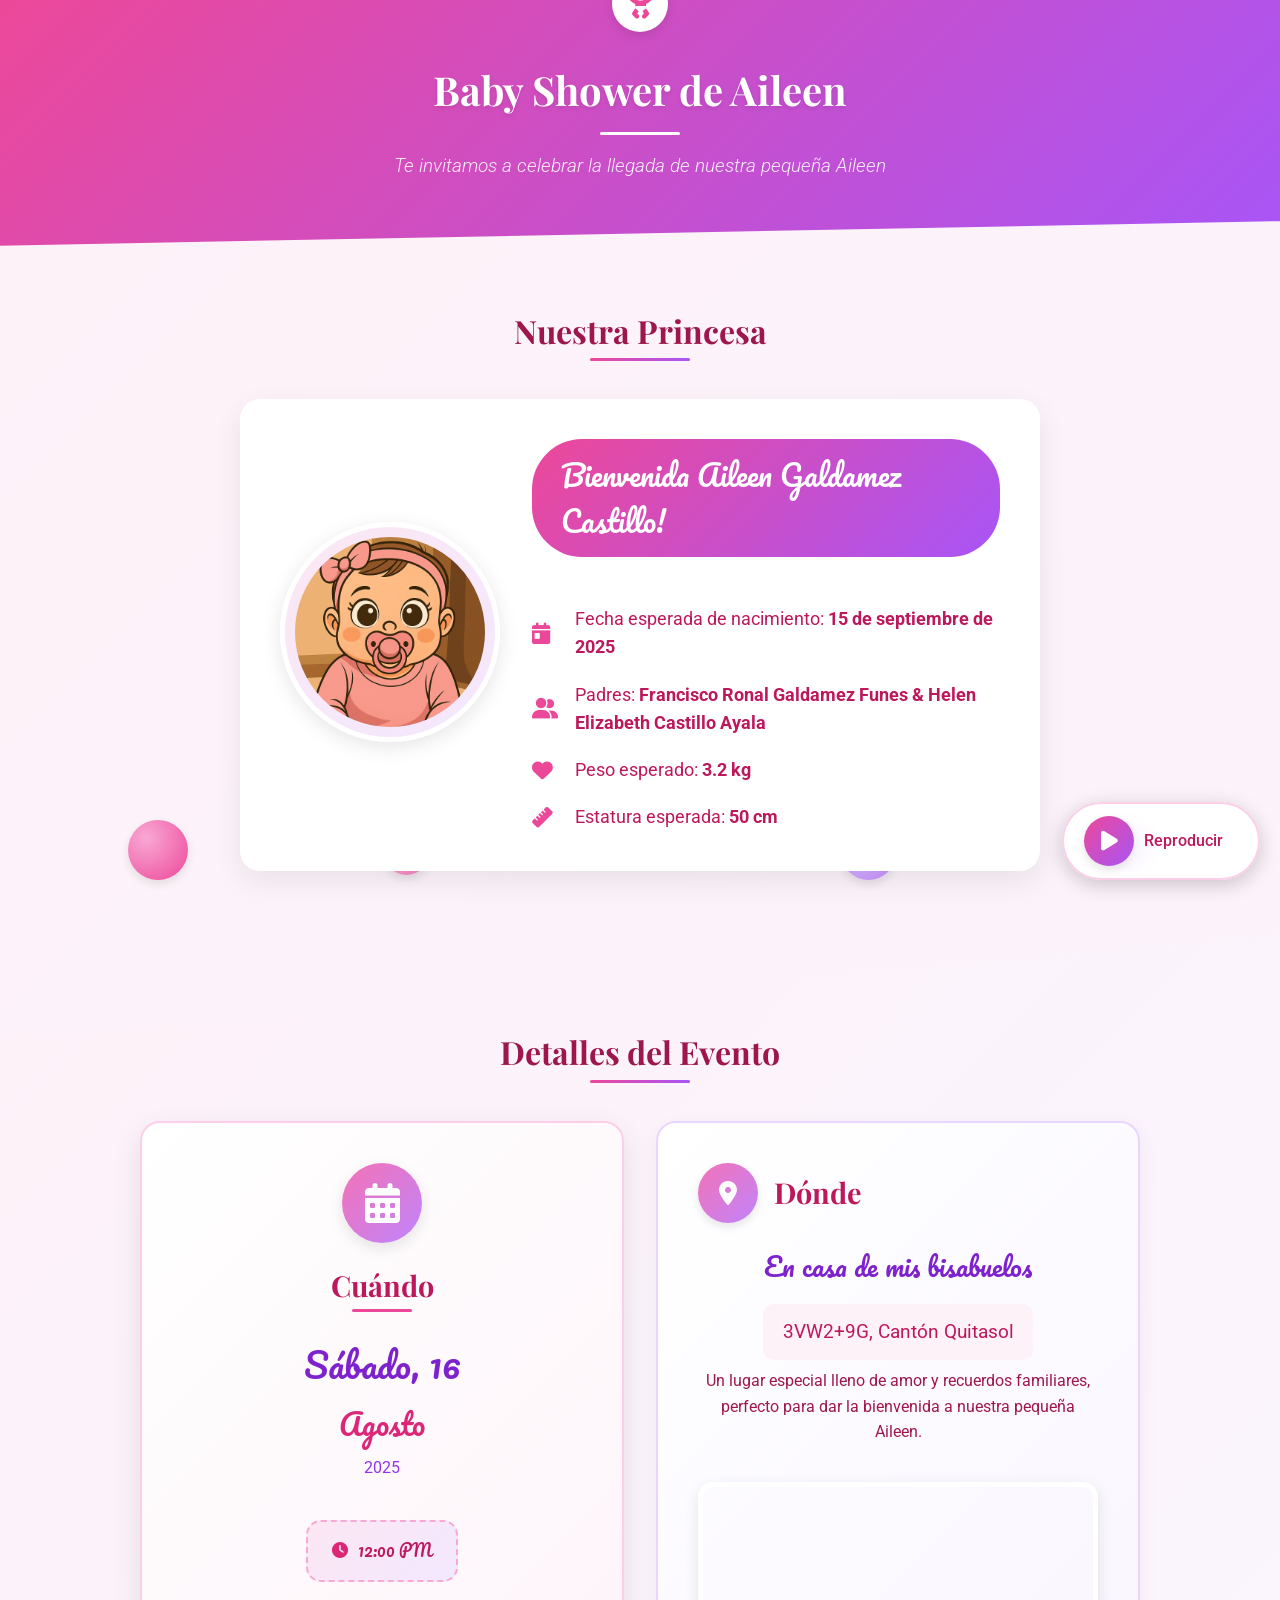
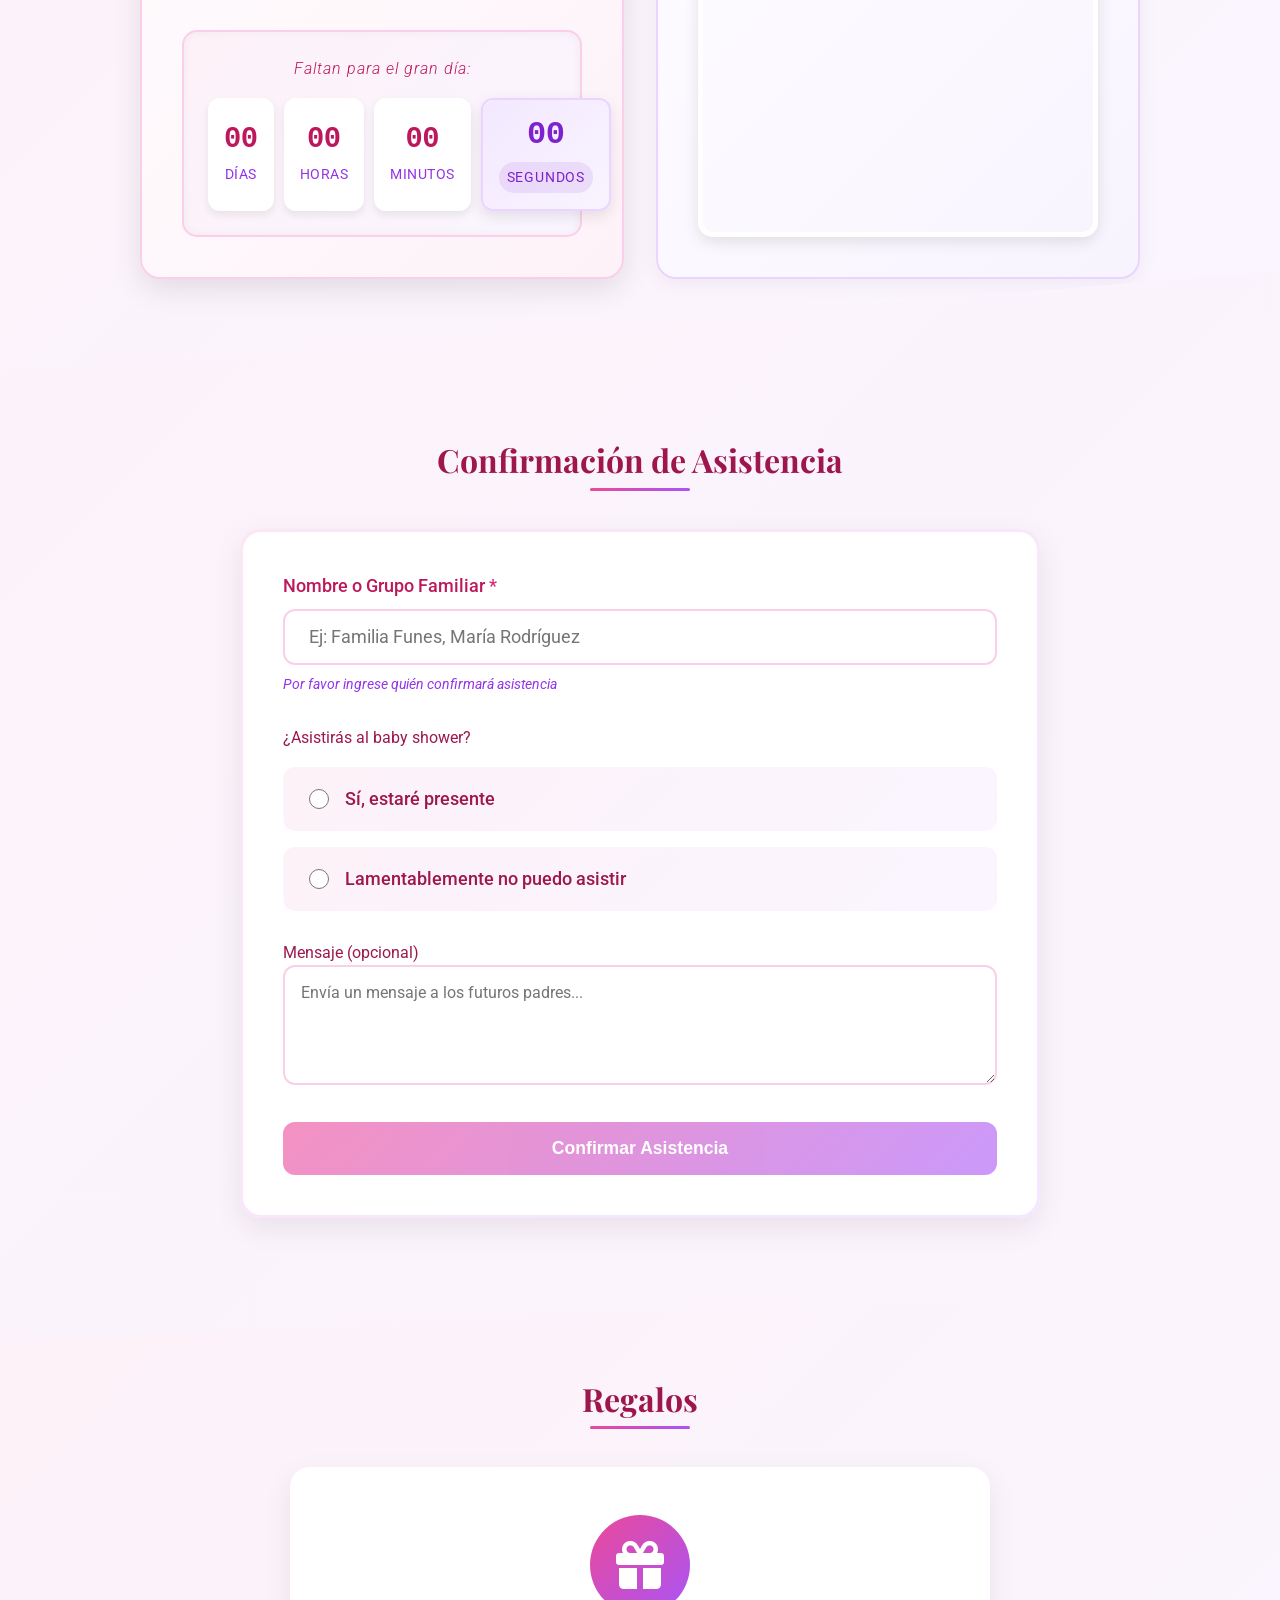
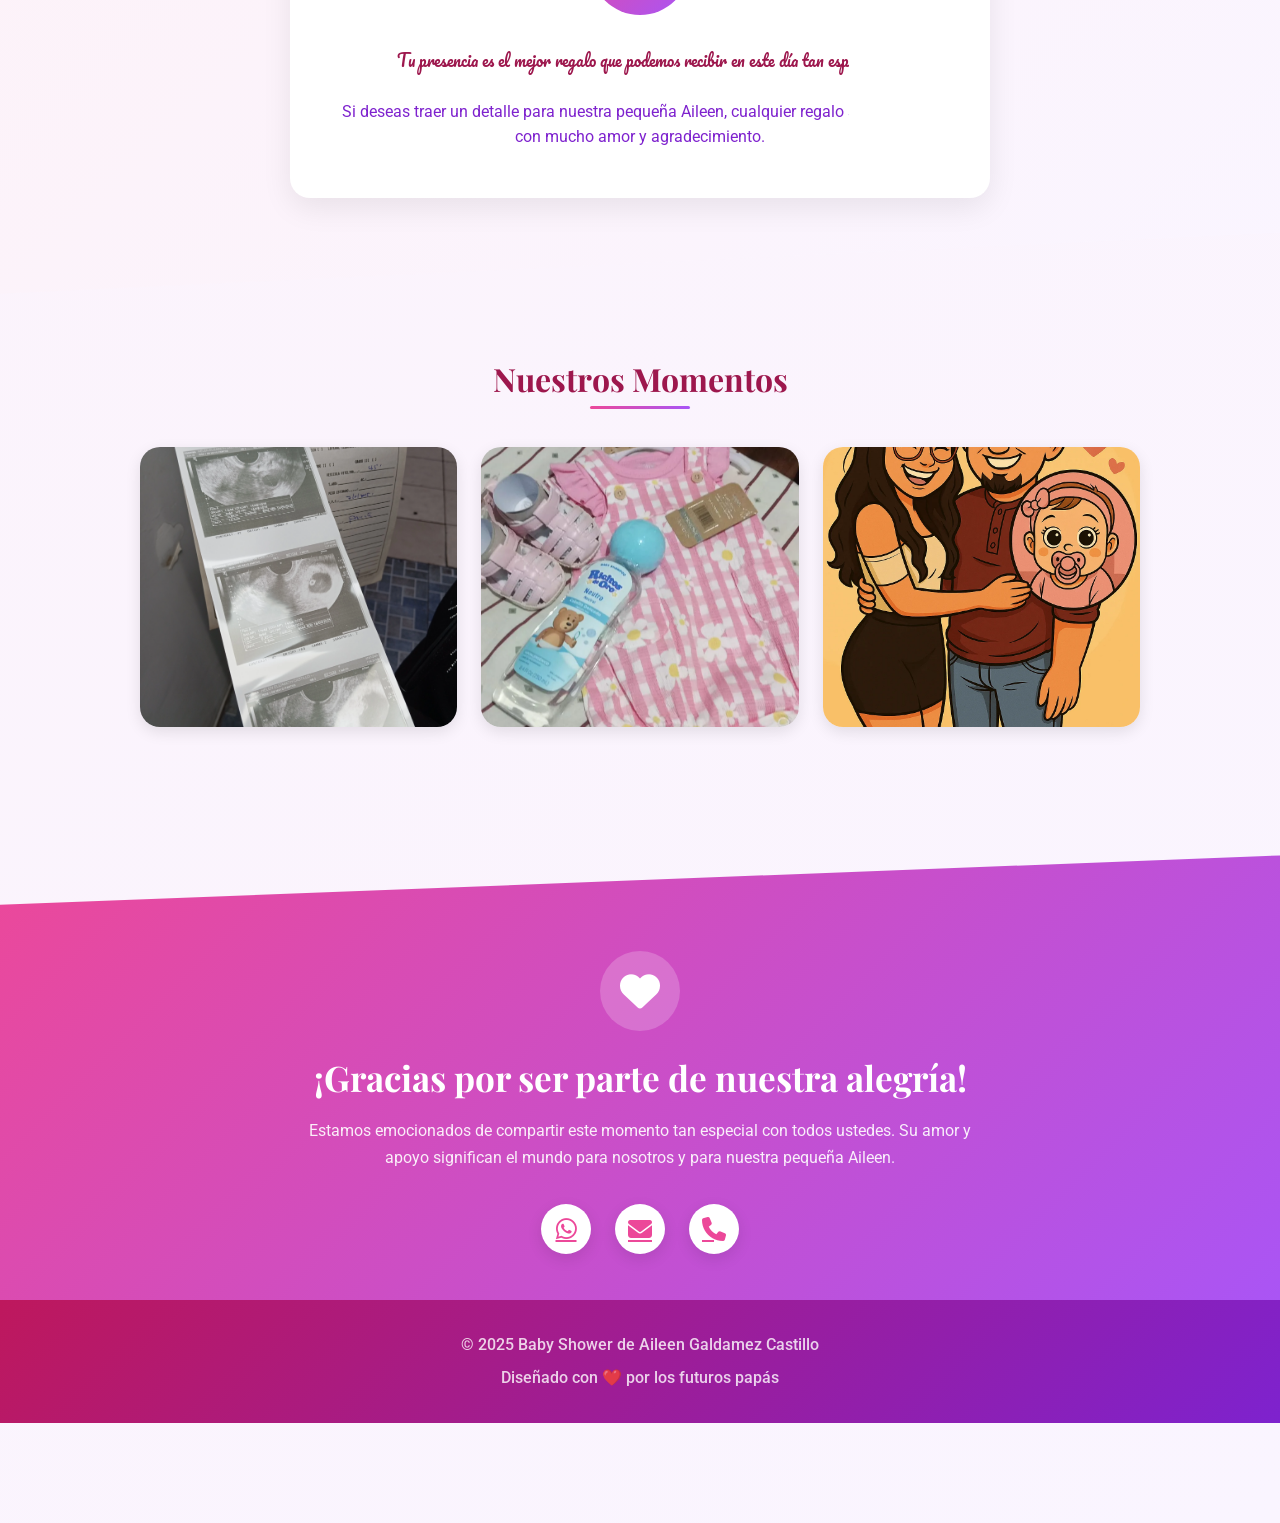
==== aileendaniela/index.html @ 86671984 "Versión inicial del sitio web" ====
<!DOCTYPE html>
<html lang="es">

<head>
    <meta charset="UTF-8">
    <meta name="viewport" content="width=device-width, initial-scale=1.0">
    <title>Baby Shower de Aileen</title>
    <link rel="stylesheet" href="https://cdnjs.cloudflare.com/ajax/libs/font-awesome/6.4.0/css/all.min.css">
    <link
        href="https://fonts.googleapis.com/css2?family=Pacifico&family=Playfair+Display:wght@400;700&family=Roboto:wght@300;400;500;700&display=swap"
        rel="stylesheet">
    <link rel="stylesheet" href="/aileendaniela/css/styles.css">
    <link rel="icon" href="data:,">

</head>

<body>
    <!-- Elementos decorativos -->
    <div class="decorations">
        <div class="decoration-circle"></div>
        <div class="decoration-circle"></div>
        <div class="decoration-circle"></div>
        <div class="decoration-circle"></div>
    </div>

    <div class="balloons">
        <div class="balloon"></div>
        <div class="balloon"></div>
        <div class="balloon"></div>
        <div class="balloon"></div>
    </div>

    <!-- Reproductor de música con texto "Reproducir" -->
    <div class="music-player" id="musicPlayer">
        <div class="play-btn" id="playBtn">
            <i class="fas fa-play"></i>
        </div>
        <span class="play-text" id="playText">Reproducir</span>
        <div class="player-info">
            <div class="song-title" id="songTitle">Ojos color miel</div>
            <div class="artist" id="artist">Residente</div>
            <div class="progress-container">
                <div class="progress-bar" id="progressBar"></div>
            </div>
            <div class="volume-control">
                <i class="fas fa-volume-up volume-icon"></i>
                <input type="range" class="volume-slider" id="volumeSlider" min="0" max="1" step="0.01" value="0.7">
            </div>
        </div>
        <div class="change-song" id="changeSongBtn">
            <i class="fas fa-music"></i>
        </div>
    </div>

    <!-- Encabezado -->
    <header>
        <div class="header-icon">
            <i class="fas fa-baby"></i>
        </div>
        <h1>Baby Shower de Aileen</h1>
        <div class="divider"></div>
        <p class="subtitle">Te invitamos a celebrar la llegada de nuestra pequeña Aileen</p>
    </header>

    <!-- Información del bebé con avatar personalizado -->
    <section>
        <div class="container">
            <h2 class="section-title">Nuestra Princesa</h2>
            <div class="baby-card">
                <div class="baby-info-container">
                    <div class="baby-avatar">
                        <img src="./img/baby.png" alt="Aileen">
                    </div>
                    <div class="baby-details">
                        <div class="baby-name">Bienvenida Aileen Galdamez Castillo!</div>
                        <div class="baby-info">
                            <div class="info-item">
                                <i class="fas fa-calendar-day"></i>
                                <span>Fecha esperada de nacimiento: <strong>15 de septiembre de 2025</strong></span>
                            </div>
                            <div class="info-item">
                                <i class="fas fa-user-friends"></i>
                                <span>Padres: <strong>Francisco Ronal Galdamez Funes & Helen Elizabeth Castillo
                                        Ayala</strong></span>
                            </div>
                            <div class="info-item">
                                <i class="fas fa-heart"></i>
                                <span>Peso esperado: <strong>3.2 kg</strong></span>
                            </div>
                            <div class="info-item">
                                <i class="fas fa-ruler"></i>
                                <span>Estatura esperada: <strong>50 cm</strong></span>
                            </div>
                        </div>
                    </div>
                </div>
            </div>
        </div>
    </section>

    <!-- Detalles del evento - Sección de Cuándo con fecha actualizada -->
    <section class="event-details">
        <div class="container">
            <h2 class="section-title">Detalles del Evento</h2>
            <div class="details-grid">
                <!-- Cuándo - Con fecha actualizada -->
                <div class="date-card">
                    <div class="date-icon">
                        <i class="fas fa-calendar-alt"></i>
                    </div>
                    <h3 class="date-title">Cuándo</h3>

                    <div class="date-content">
                        <div class="day-value">Sábado, 16</div>
                        <div class="month-value">Agosto</div>
                        <div class="year-value">2025</div>

                        <div class="time-container">
                            <span class="time-icon"><i class="fas fa-clock"></i></span>
                            <span class="time-text">12:00 PM</span>
                        </div>
                    </div>

                    <div class="countdown-container">
                        <div class="countdown-label">Faltan para el gran día:</div>
                        <div class="countdown-grid">
                            <div class="countdown-item">
                                <div class="countdown-value" id="days">53</div>
                                <div class="countdown-unit">Días</div>
                            </div>
                            <div class="countdown-item">
                                <div class="countdown-value" id="hours">22</div>
                                <div class="countdown-unit">Horas</div>
                            </div>
                            <div class="countdown-item">
                                <div class="countdown-value" id="minutes">22</div>
                                <div class="countdown-unit">Minutos</div>
                            </div>
                            <div class="countdown-item seconds-item">
                                <div class="countdown-value" id="seconds">23</div>
                                <div class="countdown-unit">Segundos</div>
                            </div>
                        </div>
                    </div>
                </div>

                <!-- Dónde - Diseño mejorado -->
                <div class="where-card">
                    <div class="detail-header">
                        <div class="detail-icon">
                            <i class="fas fa-map-marker-alt"></i>
                        </div>
                        <h3 class="detail-title">Dónde</h3>
                    </div>
                    <div class="detail-content">
                        <div class="location-name">En casa de mis bisabuelos</div>
                        <div class="location-address">3VW2+9G, Cantón Quitasol</div>
                        <p>Un lugar especial lleno de amor y recuerdos familiares, perfecto para dar la bienvenida a
                            nuestra pequeña Aileen.</p>
                    </div>
                    <div class="map-container">
                        <iframe
                            src="https://www.google.com/maps/embed?pb=!1m18!1m12!1m3!1d342.0563951441907!2d-89.14090279778992!3d14.081525197544087!2m3!1f0!2f0!3f0!3m2!1i1024!2i768!4f13.1!3m3!1m2!1s0x8f631379200b2991%3A0x10b3afb0bd23d31f!2sEl%20sombreron%20Guanaco!5e0!3m2!1ses!2ssv!4v1751928517594!5m2!1ses!2ssv"
                            width="600" height="450" style="border:0;" allowfullscreen="" loading="lazy"
                            referrerpolicy="no-referrer-when-downgrade"></iframe>
                    </div>
                </div>
            </div>
        </div>
    </section>

    <!-- Formulario RSVP Actualizado con Campo de Identificación -->
    <section>
        <div class="container">
            <h2 class="section-title">Confirmación de Asistencia</h2>
            <div class="rsvp-container">
                <div class="rsvp-inner">
                    <!-- Cambiamos el div a form y agregamos id -->
                    <form id="invitacionForm">
                        <div class="input-group">
                            <label class="input-label">
                                Nombre o Grupo Familiar <span class="required-star">*</span>
                            </label>
                            <!-- Agregamos name="nombre" -->
                            <input type="text" name="nombre" id="guest-name" class="name-input"
                                placeholder="Ej: Familia Funes, María Rodríguez" required>
                            <span class="input-hint">Por favor ingrese quién confirmará asistencia</span>
                        </div>

                        <div class="form-group">
                            <span class="detail-content">¿Asistirás al baby shower?</span>
                            <div class="radio-group">
                                <div class="radio-option" onclick="selectOption('yes');">
                                    <input type="radio" id="attending-yes" name="asistencia" value="Sí">
                                    <label for="attending-yes">Sí, estaré presente</label>
                                </div>
                                <div class="radio-option" onclick="selectOption('no');">
                                    <input type="radio" id="attending-no" name="asistencia" value="No">
                                    <label for="attending-no">Lamentablemente no puedo asistir</label>
                                </div>
                            </div>
                        </div>

                        <div class="form-group">
                            <label for="message" class="detail-content">Mensaje (opcional)</label>
                            <!-- Agregamos name="mensaje" -->
                            <textarea name="mensaje" id="message"
                                placeholder="Envía un mensaje a los futuros padres..."></textarea>
                        </div>

                        <!-- Cambiamos a type="submit" -->
                        <button type="submit" id="submit-btn" class="submit-btn" disabled>Confirmar Asistencia</button>
                    </form>

                    <!-- Este es el mensaje de agradecimiento que ya tienes -->
                    <div id="thank-you" style="display: none;">
                        <div style="text-align: center; padding: 2rem;">
                            <div
                                style="display: inline-block; padding: 1.5rem; background: linear-gradient(135deg, #d1fae5, #a7f3d0); border-radius: 50%; margin-bottom: 1.5rem;">
                                <i class="fas fa-check" style="font-size: 2.5rem; color: #10b981;"></i>
                            </div>
                            <h3 style="font-size: 1.8rem; color: var(--pink-800); margin-bottom: 1rem;">¡Gracias por tu
                                confirmación!</h3>
                            <p style="color: var(--pink-700); margin-bottom: 1.5rem;">Estamos emocionados de celebrar
                                contigo.</p>
                            <button onclick="resetForm()"
                                style="background: linear-gradient(135deg, var(--pink-500), var(--purple-500)); color: white; border: none; padding: 0.8rem 1.8rem; border-radius: 50px; font-size: 1rem; font-weight: 600; cursor: pointer; transition: all 0.3s ease;">
                                Modificar Respuesta
                            </button>
                        </div>
                    </div>
                </div>
            </div>
        </div>
    </section>

    <!-- Sección de regalos simplificada -->
    <section class="gift-section">
        <div class="container">
            <h2 class="section-title">Regalos</h2>
            <div class="gift-card">
                <div class="gift-icon">
                    <i class="fas fa-gift"></i>
                </div>
                <p class="gift-text">
                    Tu presencia es el mejor regalo que podemos recibir en este día tan especial.
                </p>
                <p class="gift-note">
                    Si deseas traer un detalle para nuestra pequeña Aileen,
                    cualquier regalo será recibido con mucho amor y agradecimiento.
                </p>
            </div>
        </div>
    </section>

    <!-- Galería de fotos -->
    <section>
        <div class="container">
            <h2 class="section-title">Nuestros Momentos</h2>

            <div class="gallery-grid">
                <div class="gallery-item">
                    <img src="./img/Ecografía.webp" alt="Su primera Ecografía">
                    <div class="gallery-caption">Su primer ecografía de Aileen</div>
                </div>
                <div class="gallery-item">
                    <img src="./img/DetalleBonito.webp" alt="Detalle bonito">
                    <div class="gallery-caption">Su Primer Regalo.</div>
                </div>
                <div class="gallery-item">
                    <img src="./img/Familia.webp" alt="Su última ecografía en 4D">
                    <div class="gallery-caption">Su última ecografía en 4D</div>
                </div>
            </div>
        </div>
    </section>

    <!-- Sección de agradecimiento -->
    <section class="thanks-section">
        <div class="container">
            <div class="thanks-icon">
                <i class="fas fa-heart"></i>
            </div>
            <h2 class="thanks-title">¡Gracias por ser parte de nuestra alegría!</h2>
            <p class="thanks-text">
                Estamos emocionados de compartir este momento tan especial con todos ustedes.
                Su amor y apoyo significan el mundo para nosotros y para nuestra pequeña Aileen.
            </p>

            <div class="contact-icons">
                <a href="https://wa.me/70432563" class="contact-link">
                    <i class="fab fa-whatsapp"></i>
                </a>
                <a href="mailto:helen.castillo@example.com" class="contact-link">
                    <i class="fas fa-envelope"></i>
                </a>
                <a href="tel:+123456789" class="contact-link">
                    <i class="fas fa-phone"></i>
                </a>
            </div>
        </div>
    </section>

    <!-- Pie de página -->
    <footer>
        <div class="container">
            <p class="footer-text">© 2025 Baby Shower de Aileen Galdamez Castillo</p>
            <p class="footer-text">Diseñado con ❤️ por los futuros papás</p>
        </div>
    </footer>

    <!-- Elemento de audio para la canción -->
    <audio id="audioPlayer">
        <source src="./audio/OjosColorMiel.mp3" type="audio/mpeg">
        Tu navegador no soporta el elemento de audio.
    </audio>

    <script src="/aileendaniela/js/form-handler.js"></script>

    <script>
        // Contador regresivo actualizado con nueva fecha y hora
        function updateCountdown() {
            const eventDate = new Date('2025-08-16T12:00:00'); // Nueva fecha y hora
            const now = new Date();
            const diff = eventDate - now;

            if (diff <= 0) {
                document.getElementById('days').textContent = '00';
                document.getElementById('hours').textContent = '00';
                document.getElementById('minutes').textContent = '00';
                document.getElementById('seconds').textContent = '00';
                return;
            }

            const days = Math.floor(diff / (1000 * 60 * 60 * 24));
            const hours = Math.floor((diff / (1000 * 60 * 60)) % 24);
            const minutes = Math.floor((diff / 1000 / 60) % 60);
            const seconds = Math.floor((diff / 1000) % 60);

            document.getElementById('days').textContent = days.toString().padStart(2, '0');
            document.getElementById('hours').textContent = hours.toString().padStart(2, '0');
            document.getElementById('minutes').textContent = minutes.toString().padStart(2, '0');
            document.getElementById('seconds').textContent = seconds.toString().padStart(2, '0');
        }

        // Actualizar contador cada segundo
        setInterval(updateCountdown, 1000);
        updateCountdown(); // Ejecutar inmediatamente

        // Manejo del formulario RSVP actualizado
        function validateForm() {
            const name = document.getElementById('guest-name').value.trim();
            const optionSelected = document.querySelector('input[name="attending"]:checked') !== null;

            document.getElementById('submit-btn').disabled = !(name && optionSelected);
        }

        function selectOption(value) {
            // Actualizar selección visual
            document.querySelectorAll('.radio-option').forEach(option => {
                option.classList.remove('selected');
            });

            const selectedOption = value === 'yes'
                ? document.querySelector('#attending-yes').parentElement
                : document.querySelector('#attending-no').parentElement;

            selectedOption.classList.add('selected');

            // Marcar radio button
            document.querySelector(`#attending-${value}`).checked = true;

            // Validar formulario completo
            validateForm();
        }

        // Validar cuando se escribe en el campo de nombre
        document.getElementById('guest-name').addEventListener('input', validateForm);

        document.getElementById('submit-btn').addEventListener('click', function () {
            // Validar que haya una opción seleccionada
            const attendingRadio = document.querySelector('input[name="asistencia"]:checked');
            if (!attendingRadio) {
                alert('Por favor, selecciona si asistirás al evento.');
                return;
            }

            // Obtener valores del formulario
            const name = document.getElementById('guest-name').value.trim();
            const attending = attendingRadio.value;
            const message = document.getElementById('message').value;

            // Simular envío (en producción se enviará a GAS)
            console.log('Confirmación recibida:', {
                invitado: name,
                asistencia: attending,
                mensaje: message
            });

            // Mostrar mensaje de agradecimiento
            document.getElementById('invitacionForm').style.display = 'none';
            document.getElementById('thank-you').style.display = 'block';
        });

        function resetForm() {
            // Restablecer formulario
            document.querySelectorAll('.radio-option').forEach(option => {
                option.classList.remove('selected');
            });

            document.querySelectorAll('input[name="attending"]').forEach(radio => {
                radio.checked = false;
            });

            document.getElementById('guest-name').value = '';
            document.getElementById('message').value = '';
            document.getElementById('submit-btn').disabled = true;

            // Mostrar formulario de nuevo
            document.getElementById('rsvp-form').style.display = 'block';
            document.getElementById('thank-you').style.display = 'none';
        }

        // Reproductor de música con texto "Reproducir"
        const musicPlayer = document.getElementById('musicPlayer');
        const playBtn = document.getElementById('playBtn');
        const audioPlayer = document.getElementById('audioPlayer');
        const progressBar = document.getElementById('progressBar');
        const volumeSlider = document.getElementById('volumeSlider');
        const changeSongBtn = document.getElementById('changeSongBtn');
        const songTitle = document.getElementById('songTitle');
        const artist = document.getElementById('artist');
        const playText = document.getElementById('playText');

        // Estado del reproductor
        let isPlaying = false;
        let isExpanded = false;

        // Cambiar entre play y pause
        function togglePlay() {
            if (isPlaying) {
                audioPlayer.pause();
                playBtn.innerHTML = '<i class="fas fa-play"></i>';
                playText.textContent = 'Reproducir';
            } else {
                audioPlayer.play();
                playBtn.innerHTML = '<i class="fas fa-pause"></i>';
                playText.textContent = 'Pausar';
                // Expandir el reproductor al iniciar
                if (!isExpanded) {
                    togglePlayerSize();
                }
            }
            isPlaying = !isPlaying;
        }

        // Cambiar tamaño del reproductor
        function togglePlayerSize() {
            musicPlayer.classList.toggle('player-expanded');
            isExpanded = !isExpanded;
        }

        // Actualizar barra de progreso
        function updateProgress() {
            const progress = (audioPlayer.currentTime / audioPlayer.duration) * 100;
            progressBar.style.width = `${progress}%`;
        }

        // Cambiar volumen
        function setVolume() {
            audioPlayer.volume = volumeSlider.value;
        }

        // Permitir cambiar de canción fácilmente
        function changeSong() {
            // Aquí se cambiaría el archivo de audio
            const newSong = prompt("Ingrese el nuevo nombre del archivo de audio (ej: nueva_cancion.mp3):");
            if (newSong) {
                audioPlayer.src = newSong;
                // Actualizar la información de la canción
                songTitle.textContent = "Nueva canción";
                artist.textContent = "Nuevo artista";
                // Reiniciar el reproductor
                isPlaying = false;
                playBtn.innerHTML = '<i class="fas fa-play"></i>';
                playText.textContent = 'Reproducir';
                progressBar.style.width = '0%';
            }
        }

        // Event listeners
        playBtn.addEventListener('click', togglePlay);
        musicPlayer.addEventListener('click', function (e) {
            // Expandir al hacer clic en cualquier parte del reproductor
            if (!isExpanded && e.target !== playBtn && e.target !== playText) {
                togglePlayerSize();
            }
        });
        audioPlayer.addEventListener('timeupdate', updateProgress);
        volumeSlider.addEventListener('input', setVolume);
        changeSongBtn.addEventListener('click', changeSong);

        // Configuración inicial del volumen
        audioPlayer.volume = volumeSlider.value;

        // Inicializar
        window.addEventListener('DOMContentLoaded', () => {
            updateCountdown();
            validateForm();
        });

        window.addEventListener('message', function (event) {
            if (event.data === 'form-submitted') {
                document.getElementById('rsvp-form').style.display = 'none';
                document.getElementById('thank-you').style.display = 'block';
            }
        });
    </script>
</body>

</html>
---- aileendaniela/css/styles.css ----
:root {
            --pink-50: #fdf2f8;
            --pink-100: #fce7f3;
            --pink-200: #fbcfe8;
            --pink-300: #f9a8d4;
            --pink-400: #f472b6;
            --pink-500: #ec4899;
            --pink-600: #db2777;
            --pink-700: #be185d;
            --pink-800: #9d174d;
            --pink-900: #831843;

            --purple-50: #faf5ff;
            --purple-100: #f3e8ff;
            --purple-200: #e9d5ff;
            --purple-300: #d8b4fe;
            --purple-400: #c084fc;
            --purple-500: #a855f7;
            --purple-600: #9333ea;
            --purple-700: #7e22ce;
            --purple-800: #6b21a8;
            --purple-900: #581c87;
        }

        * {
            margin: 0;
            padding: 0;
            box-sizing: border-box;
        }

        /* SISTEMA TIPOGRÁFICO ESTANDARIZADO */
        body {
            font-family: "Roboto", "Segoe UI", Tahoma, Geneva, Verdana, sans-serif;
            font-weight: 400;
            font-size: 1rem;
            line-height: 1.6;
            background: linear-gradient(135deg, var(--pink-50), var(--purple-50));
            color: #333;
            overflow-x: hidden;
            min-height: 100vh;
            padding-bottom: 100px;
            position: relative;
        }

        /* CATEGORÍA 1: TÍTULOS PRINCIPALES */
        h1,
        h2,
        h3,
        .section-title,
        .date-title,
        .detail-title,
        .thanks-title {
            font-family: "Playfair Display", serif;
            font-weight: 700;
            line-height: 1.3;
        }

        /* Jerarquía de títulos */
        h1 {
            font-size: 2.5rem;
        }

        h2,
        .section-title {
            font-size: 2rem;
        }

        h3,
        .date-title,
        .detail-title {
            font-size: 1.8rem;
        }

        .thanks-title {
            font-size: 2.2rem;
        }

        /* CATEGORÍA 2: ELEMENTOS DESTACADOS */
        .baby-name,
        .location-name,
        .day-value,
        .month-value,
        .time-text,
        .gift-text {
            font-family: "Pacifico", cursive;
            font-weight: 400;
        }

        .baby-name {
            font-size: 1.8rem;
        }

        .location-name {
            font-size: 1.6rem;
        }

        .day-value {
            font-size: 2.2rem;
        }

        .month-value {
            font-size: 1.8rem;
        }

        /* CATEGORÍA 3: TEXTO FUNCIONAL */
        .subtitle,
        .info-item,
        .date-value,
        .year-value,
        .detail-content,
        .gift-note,
        .footer-text,
        .radio-option label,
        textarea,
        .countdown-label,
        .countdown-unit {
            font-family: "Roboto", "Segoe UI", sans-serif;
        }

        /* Asignación de pesos */
        .subtitle,
        .countdown-label {
            font-weight: 300;
            font-style: italic;
        }

        .info-item,
        .date-value,
        .year-value,
        .detail-content,
        .gift-note {
            font-weight: 400;
        }

        .date-label,
        .footer-text,
        .radio-option label {
            font-weight: 500;
        }

        /* Decoraciones */
        .decorations {
            position: fixed;
            top: 0;
            left: 0;
            width: 100%;
            height: 100%;
            pointer-events: none;
            z-index: 0;
        }

        .decoration-circle {
            position: absolute;
            border-radius: 50%;
            animation: pulse 2s infinite;
        }

        .decoration-circle:nth-child(1) {
            top: 10%;
            left: 10%;
            width: 8px;
            height: 8px;
            background-color: var(--pink-300);
        }

        .decoration-circle:nth-child(2) {
            top: 20%;
            right: 20%;
            width: 12px;
            height: 12px;
            background-color: var(--purple-300);
            animation-delay: 1s;
        }

        .decoration-circle:nth-child(3) {
            bottom: 15%;
            left: 25%;
            width: 8px;
            height: 8px;
            background-color: var(--pink-300);
            animation-delay: 2s;
        }

        .decoration-circle:nth-child(4) {
            bottom: 25%;
            right: 25%;
            width: 12px;
            height: 12px;
            background-color: var(--purple-300);
            animation-delay: 3s;
        }

        .balloons {
            position: fixed;
            bottom: 0;
            left: 0;
            width: 100%;
            height: 80px;
            pointer-events: none;
            z-index: 1;
        }

        .balloon {
            position: absolute;
            border-radius: 50%;
            animation: bounce 4s infinite;
        }

        .balloon:nth-child(1) {
            left: 10%;
            top: 0;
            width: 60px;
            height: 60px;
            background: radial-gradient(circle at 30% 30%,
                    var(--pink-300),
                    var(--pink-500));
            box-shadow: 0 4px 10px rgba(0, 0, 0, 0.1);
        }

        .balloon:nth-child(2) {
            right: 10%;
            top: 0;
            width: 50px;
            height: 50px;
            background: radial-gradient(circle at 30% 30%,
                    var(--purple-300),
                    var(--purple-500));
            box-shadow: 0 4px 10px rgba(0, 0, 0, 0.1);
            animation-delay: 1s;
        }

        .balloon:nth-child(3) {
            left: 30%;
            top: 10px;
            width: 45px;
            height: 45px;
            background: radial-gradient(circle at 30% 30%,
                    var(--pink-200),
                    var(--pink-400));
            box-shadow: 0 4px 10px rgba(0, 0, 0, 0.1);
            animation-delay: 2s;
        }

        .balloon:nth-child(4) {
            right: 30%;
            top: 5px;
            width: 55px;
            height: 55px;
            background: radial-gradient(circle at 30% 30%,
                    var(--purple-200),
                    var(--purple-400));
            box-shadow: 0 4px 10px rgba(0, 0, 0, 0.1);
            animation-delay: 3s;
        }

        /* Encabezado */
        header {
            position: relative;
            z-index: 10;
            padding: 4rem 1rem;
            background: linear-gradient(135deg, var(--pink-500), var(--purple-500));
            text-align: center;
            box-shadow: 0 4px 15px rgba(0, 0, 0, 0.1);
            clip-path: polygon(0 0, 100% 0, 100% 90%, 0 100%);
        }

        .header-icon {
            position: absolute;
            top: -1.5rem;
            left: 50%;
            transform: translateX(-50%);
            width: 3.5rem;
            height: 3.5rem;
            background: white;
            border-radius: 50%;
            display: flex;
            align-items: center;
            justify-content: center;
            box-shadow: 0 4px 10px rgba(0, 0, 0, 0.1);
        }

        .header-icon i {
            font-size: 1.8rem;
            color: var(--pink-500);
        }

        h1 {
            color: white;
            margin-bottom: 1rem;
            text-shadow: 0 2px 4px rgba(0, 0, 0, 0.1);
        }

        .subtitle {
            font-size: 1.2rem;
            color: rgba(255, 255, 255, 0.9);
            max-width: 600px;
            margin: 0 auto;
        }

        .divider {
            width: 80px;
            height: 3px;
            background: white;
            margin: 1rem auto;
            border-radius: 2px;
        }

        /* Secciones */
        section {
            position: relative;
            z-index: 10;
            padding: 4rem 1rem;
        }

        .section-title {
            color: var(--pink-800);
            text-align: center;
            margin-bottom: 3rem;
            position: relative;
            display: inline-block;
            width: 100%;
        }

        .section-title::after {
            content: "";
            position: absolute;
            bottom: -10px;
            left: 50%;
            transform: translateX(-50%);
            width: 100px;
            height: 3px;
            background: linear-gradient(to right, var(--pink-500), var(--purple-500));
            border-radius: 2px;
        }

        .container {
            max-width: 1200px;
            margin: 0 auto;
        }

        /* Tarjeta de información del bebé */
        .baby-card {
            background: white;
            border-radius: 20px;
            box-shadow: 0 10px 30px rgba(0, 0, 0, 0.08);
            padding: 2.5rem;
            text-align: center;
            position: relative;
            overflow: hidden;
            transition: transform 0.3s ease;
            max-width: 800px;
            margin: 0 auto;
        }

        .baby-card:hover {
            transform: translateY(-5px);
        }

        .baby-card::before,
        .baby-card::after {
            content: "";
            position: absolute;
            width: 100px;
            height: 100px;
            border-radius: 50%;
            background: var(--pink-100);
            z-index: -1;
        }

        .baby-card::before {
            top: -30px;
            left: -30px;
        }

        .baby-card::after {
            bottom: -30px;
            right: -30px;
            background: var(--purple-100);
        }

        .baby-info-container {
            display: flex;
            flex-wrap: wrap;
            align-items: center;
            gap: 2rem;
            justify-content: center;
        }

        .baby-avatar {
            flex: 0 0 220px;
            position: relative;
        }

        .baby-avatar img {
            width: 220px;
            height: 220px;
            border-radius: 50%;
            border: 5px solid white;
            box-shadow: 0 5px 20px rgba(0, 0, 0, 0.1);
            background: linear-gradient(135deg, var(--pink-100), var(--purple-100));
            padding: 10px;
            object-fit: cover;
        }

        .baby-details {
            flex: 1;
            min-width: 300px;
            text-align: left;
        }

        .baby-name {
            background: linear-gradient(135deg, var(--pink-500), var(--purple-500));
            color: white;
            padding: 0.8rem 1.8rem;
            border-radius: 50px;
            display: inline-block;
            margin-bottom: 1.5rem;
        }

        .baby-info {
            display: flex;
            flex-direction: column;
            gap: 1.2rem;
            margin-top: 1.5rem;
        }

        .info-item {
            display: flex;
            align-items: center;
            gap: 0.8rem;
            color: var(--pink-700);
            font-size: 1.1rem;
        }

        .info-item i {
            color: var(--pink-500);
            font-size: 1.3rem;
            min-width: 30px;
        }

        /* Detalles del evento */
        .event-details {
            background: linear-gradient(135deg, var(--pink-50), var(--purple-50));
            clip-path: polygon(0 10%, 100% 0, 100% 90%, 0 100%);
            padding: 6rem 1rem;
        }

        .details-grid {
            display: grid;
            grid-template-columns: repeat(auto-fit, minmax(300px, 1fr));
            gap: 2rem;
            max-width: 1000px;
            margin: 0 auto;
        }

        /* Nuevo diseño para la sección de fecha */
        .date-card {
            background: white;
            border-radius: 20px;
            box-shadow: 0 10px 30px rgba(0, 0, 0, 0.1);
            padding: 2.5rem;
            text-align: center;
            position: relative;
            overflow: hidden;
            transition: all 0.3s ease;
            background: linear-gradient(135deg, #fff, #fdf2f8);
            border: 2px solid var(--pink-200);
        }

        .date-card:hover {
            transform: translateY(-5px);
            box-shadow: 0 15px 35px rgba(0, 0, 0, 0.15);
        }

        .date-icon {
            width: 80px;
            height: 80px;
            margin: 0 auto 1.5rem;
            background: linear-gradient(135deg, var(--pink-400), var(--purple-400));
            border-radius: 50%;
            display: flex;
            align-items: center;
            justify-content: center;
            box-shadow: 0 5px 15px rgba(0, 0, 0, 0.1);
        }

        .date-icon i {
            color: white;
            font-size: 2.5rem;
        }

        .date-title {
            color: var(--pink-700);
            margin-bottom: 1.5rem;
            position: relative;
            display: inline-block;
        }

        .date-title::after {
            content: "";
            position: absolute;
            bottom: -8px;
            left: 50%;
            transform: translateX(-50%);
            width: 60px;
            height: 3px;
            background: var(--pink-500);
            border-radius: 2px;
        }

        .date-content {
            margin-bottom: 2rem;
            display: flex;
            flex-direction: column;
            align-items: center;
        }

        .date-grid {
            display: grid;
            grid-template-columns: auto auto;
            gap: 10px;
            margin-bottom: 1.5rem;
            text-align: left;
            width: 100%;
            max-width: 280px;
        }

        .date-label {
            color: var(--purple-700);
            text-align: right;
        }

        .date-value {
            color: var(--pink-700);
        }

        .day-value {
            color: var(--purple-700);
            margin: 0.5rem 0;
        }

        .month-value {
            color: var(--pink-600);
            margin-bottom: 0.5rem;
        }

        .year-value {
            color: var(--purple-600);
            margin-bottom: 1.5rem;
        }

        .time-container {
            background: linear-gradient(135deg, var(--pink-100), var(--purple-100));
            border-radius: 15px;
            padding: 1rem 1.5rem;
            display: inline-flex;
            align-items: center;
            margin: 1rem 0;
            border: 2px dashed var(--pink-300);
        }

        .time-icon {
            margin-right: 10px;
            color: var(--pink-600);
        }

        .time-text {
            color: var(--pink-700);
        }

        .countdown-container {
            background: linear-gradient(135deg, var(--pink-50), var(--purple-50));
            border-radius: 15px;
            padding: 1.5rem;
            margin-top: 2rem;
            border: 2px solid var(--pink-200);
            box-shadow: inset 0 0 10px rgba(0, 0, 0, 0.05);
        }

        .countdown-label {
            color: var(--pink-700);
            margin-bottom: 1rem;
            letter-spacing: 1px;
            text-align: center;
        }

        .countdown-grid {
            display: grid;
            grid-template-columns: repeat(4, 1fr);
            gap: 10px;
            max-width: 400px;
            margin: 0 auto;
        }

        .countdown-item {
            background: white;
            border-radius: 12px;
            padding: 1rem;
            text-align: center;
            box-shadow: 0 4px 8px rgba(0, 0, 0, 0.08);
            display: flex;
            flex-direction: column;
            justify-content: center;
            min-height: 90px;
            position: relative;
        }

        /* Mejoras específicas para el elemento de segundos */
        .seconds-item {
            position: relative;
            z-index: 2;
            background: linear-gradient(135deg, var(--purple-50), #f8f4ff);
            box-shadow: 0 5px 15px rgba(0, 0, 0, 0.1);
            border: 2px solid var(--purple-200);
        }

        .seconds-item::before {
            content: "";
            position: absolute;
            top: 0;
            left: 0;
            right: 0;
            bottom: 0;
            background: linear-gradient(135deg, var(--purple-100), transparent);
            border-radius: 12px;
            z-index: -1;
        }

        .countdown-value {
            font-size: 1.8rem;
            font-weight: 800;
            color: var(--pink-700);
            font-family: monospace;
            line-height: 1.2;
            letter-spacing: -0.5px;
        }

        .seconds-item .countdown-value {
            font-size: 2rem;
            color: var(--purple-700);
            font-weight: 900;
        }

        .countdown-unit {
            font-size: 0.9rem;
            color: var(--purple-600);
            text-transform: uppercase;
            margin-top: 5px;
            letter-spacing: 0.5px;
        }

        .seconds-item .countdown-unit {
            color: var(--purple-700);
            background: rgba(126, 34, 206, 0.1);
            padding: 4px 8px;
            border-radius: 20px;
            width: fit-content;
            margin: 8px auto 0;
            letter-spacing: 0.8px;
        }

        /* Dónde - Diseño mejorado */
        .where-card {
            background: white;
            border-radius: 20px;
            box-shadow: 0 5px 20px rgba(0, 0, 0, 0.05);
            padding: 2.5rem;
            position: relative;
            overflow: hidden;
            transition: all 0.3s ease;
            background: linear-gradient(135deg, #fff, #f8f4ff);
            border: 2px solid var(--purple-200);
            display: flex;
            flex-direction: column;
            height: 100%;
        }

        .where-card:hover {
            transform: translateY(-5px);
            box-shadow: 0 15px 35px rgba(0, 0, 0, 0.15);
        }

        .detail-header {
            display: flex;
            align-items: center;
            gap: 1rem;
            margin-bottom: 1.5rem;
        }

        .detail-icon {
            width: 60px;
            height: 60px;
            border-radius: 50%;
            background: linear-gradient(135deg, var(--pink-400), var(--purple-400));
            display: flex;
            align-items: center;
            justify-content: center;
            flex-shrink: 0;
            box-shadow: 0 4px 8px rgba(0, 0, 0, 0.1);
        }

        .detail-icon i {
            color: white;
            font-size: 1.5rem;
        }

        .detail-title {
            color: var(--pink-700);
        }

        .detail-content {
            color: var(--pink-800);
            line-height: 1.6;
            margin-bottom: 1.5rem;
            text-align: center;
        }

        .detail-content p {
            margin-bottom: 0.8rem;
        }

        .location-name {
            color: var(--purple-700);
            margin-bottom: 0.5rem;
        }

        .location-address {
            font-size: 1.2rem;
            color: var(--pink-700);
            background: var(--pink-50);
            padding: 0.8rem 1.2rem;
            border-radius: 10px;
            display: inline-block;
            margin: 0.5rem 0;
        }

        .map-container {
            border-radius: 15px;
            overflow: hidden;
            box-shadow: 0 5px 15px rgba(0, 0, 0, 0.1);
            border: 5px solid white;
            margin-top: auto;
            flex-grow: 1;
        }

        .map-container iframe {
            width: 100%;
            height: 100%;
            min-height: 300px;
            border: none;
        }

        /* Formulario RSVP - Actualizado con campo de identificación */
        .rsvp-container {
            background: linear-gradient(135deg, var(--pink-100), var(--purple-100));
            border-radius: 20px;
            padding: 3px;
            box-shadow: 0 10px 30px rgba(0, 0, 0, 0.08);
            max-width: 800px;
            margin: 0 auto;
        }

        .rsvp-inner {
            background: white;
            border-radius: 18px;
            padding: 2.5rem;
        }

        .form-group {
            margin-bottom: 1.8rem;
        }

        .input-group {
            margin-bottom: 1.8rem;
            position: relative;
        }

        .input-label {
            display: block;
            margin-bottom: 0.6rem;
            font-weight: 500;
            color: var(--pink-700);
            font-size: 1.1rem;
        }

        .required-star {
            color: var(--pink-600);
        }

        .name-input {
            width: 100%;
            padding: 1rem 1.5rem;
            border: 2px solid var(--pink-200);
            border-radius: 12px;
            font-size: 1.1rem;
            font-family: "Roboto", sans-serif;
            transition: all 0.3s ease;
            background: white;
        }

        .name-input:focus {
            outline: none;
            border-color: var(--pink-500);
            box-shadow: 0 0 0 3px rgba(236, 72, 153, 0.2);
        }

        .input-hint {
            display: block;
            margin-top: 0.5rem;
            font-size: 0.9rem;
            color: var(--purple-600);
            font-style: italic;
        }

        .radio-group {
            display: flex;
            flex-direction: column;
            gap: 1rem;
            margin-top: 1rem;
            margin-bottom: 1.5rem;
        }

        .radio-option {
            display: flex;
            align-items: center;
            padding: 1rem 1.5rem;
            background: linear-gradient(135deg, var(--pink-50), var(--purple-50));
            border-radius: 12px;
            cursor: pointer;
            transition: all 0.3s ease;
            border: 2px solid transparent;
        }

        .radio-option:hover {
            transform: translateY(-3px);
            box-shadow: 0 5px 15px rgba(0, 0, 0, 0.05);
        }

        .radio-option.selected {
            border-color: var(--pink-500);
            background: linear-gradient(135deg, var(--pink-100), var(--purple-100));
        }

        .radio-option input[type="radio"] {
            margin-right: 1rem;
            width: 20px;
            height: 20px;
            accent-color: var(--pink-500);
        }

        .radio-option label {
            font-size: 1.1rem;
            color: var(--pink-800);
            cursor: pointer;
            flex-grow: 1;
        }

        textarea {
            width: 100%;
            padding: 1rem;
            border: 2px solid var(--pink-200);
            border-radius: 12px;
            font-size: 1rem;
            resize: vertical;
            min-height: 120px;
            transition: all 0.3s ease;
        }

        textarea:focus {
            outline: none;
            border-color: var(--pink-500);
            box-shadow: 0 0 0 3px rgba(236, 72, 153, 0.2);
        }

        .submit-btn {
            width: 100%;
            padding: 1rem;
            background: linear-gradient(135deg, var(--pink-500), var(--purple-500));
            color: white;
            border: none;
            border-radius: 12px;
            font-size: 1.1rem;
            font-weight: 600;
            cursor: pointer;
            transition: all 0.3s ease;
            box-shadow: 0 5px 15px rgba(0, 0, 0, 0.1);
        }

        .submit-btn:hover {
            transform: translateY(-3px);
            box-shadow: 0 8px 20px rgba(0, 0, 0, 0.15);
        }

        .submit-btn:disabled {
            opacity: 0.6;
            cursor: not-allowed;
            transform: none;
            box-shadow: none;
        }

        /* Sección de regalos simplificada */
        .gift-section {
            background: linear-gradient(135deg, var(--pink-50), var(--purple-50));
            clip-path: polygon(0 10%, 100% 0, 100% 90%, 0 100%);
            padding: 6rem 1rem;
        }

        .gift-card {
            background: white;
            border-radius: 20px;
            box-shadow: 0 10px 30px rgba(0, 0, 0, 0.08);
            padding: 3rem;
            text-align: center;
            position: relative;
            overflow: hidden;
            max-width: 700px;
            margin: 0 auto;
        }

        .gift-icon {
            width: 100px;
            height: 100px;
            margin: 0 auto 2rem;
            background: linear-gradient(135deg, var(--pink-500), var(--purple-500));
            border-radius: 50%;
            display: flex;
            align-items: center;
            justify-content: center;
        }

        .gift-icon i {
            color: white;
            font-size: 3rem;
        }

        .gift-text {
            color: var(--pink-800);
            line-height: 1.7;
        }

        .gift-note {
            margin-top: 1.5rem;
            color: var(--purple-700);
        }

        /* Galería */
        .gallery-grid {
            display: grid;
            grid-template-columns: repeat(auto-fit, minmax(280px, 1fr));
            gap: 1.5rem;
            max-width: 1000px;
            margin: 0 auto;
        }

        .gallery-item {
            border-radius: 20px;
            overflow: hidden;
            position: relative;
            height: 280px;
            box-shadow: 0 5px 15px rgba(0, 0, 0, 0.1);
        }

        .gallery-item::before {
            content: "";
            position: absolute;
            top: 0;
            left: 0;
            right: 0;
            bottom: 0;
            background: linear-gradient(to top, rgba(0, 0, 0, 0.7), transparent 70%);
            opacity: 0;
            transition: opacity 0.3s ease;
            z-index: 1;
        }

        .gallery-item:hover::before {
            opacity: 1;
        }

        .gallery-item img {
            width: 100%;
            height: 100%;
            object-fit: cover;
            transition: transform 0.5s ease;
        }

        .gallery-item:hover img {
            transform: scale(1.05);
        }

        .gallery-caption {
            position: absolute;
            bottom: 0;
            left: 0;
            right: 0;
            padding: 1.5rem;
            color: white;
            z-index: 2;
            transform: translateY(20px);
            opacity: 0;
            transition: all 0.3s ease;
        }

        .gallery-item:hover .gallery-caption {
            transform: translateY(0);
            opacity: 1;
        }

        /* Sección de agradecimiento */
        .thanks-section {
            background: linear-gradient(135deg, var(--pink-500), var(--purple-500));
            text-align: center;
            padding: 6rem 1rem;
            clip-path: polygon(0 10%, 100% 0, 100% 100%, 0 100%);
            margin-top: 4rem;
        }

        .thanks-icon {
            width: 80px;
            height: 80px;
            margin: 0 auto 1.5rem;
            background: rgba(255, 255, 255, 0.2);
            border-radius: 50%;
            display: flex;
            align-items: center;
            justify-content: center;
        }

        .thanks-icon i {
            color: white;
            font-size: 2.5rem;
        }

        .thanks-title {
            color: white;
            margin-bottom: 1rem;
        }

        .thanks-text {
            color: rgba(255, 255, 255, 0.9);
            max-width: 700px;
            margin: 0 auto 2rem;
            line-height: 1.7;
        }

        .contact-icons {
            display: flex;
            justify-content: center;
            gap: 1.5rem;
            margin-top: 1.5rem;
        }

        .contact-link {
            display: flex;
            align-items: center;
            justify-content: center;
            width: 50px;
            height: 50px;
            background: white;
            border-radius: 50%;
            color: var(--pink-500);
            font-size: 1.5rem;
            transition: all 0.3s ease;
            box-shadow: 0 5px 15px rgba(0, 0, 0, 0.1);
        }

        .contact-link:hover {
            transform: translateY(-5px);
            color: var(--purple-500);
            box-shadow: 0 8px 20px rgba(0, 0, 0, 0.15);
        }

        /* Pie de página */
        footer {
            background: linear-gradient(135deg, var(--pink-700), var(--purple-700));
            padding: 2rem 1rem;
            text-align: center;
            position: relative;
            z-index: 10;
            margin-top: -50px;
        }

        .footer-text {
            color: rgba(255, 255, 255, 0.8);
            font-size: 1rem;
            margin-bottom: 0.5rem;
        }

        .footer-text:last-child {
            margin-bottom: 0;
        }

        /* Animaciones */
        @keyframes pulse {
            0% {
                transform: scale(1);
                opacity: 0.8;
            }

            50% {
                transform: scale(1.1);
                opacity: 1;
            }

            100% {
                transform: scale(1);
                opacity: 0.8;
            }
        }

        @keyframes bounce {

            0%,
            100% {
                transform: translateY(0);
            }

            50% {
                transform: translateY(-30px);
            }
        }

        /* Reproductor de música */
        .music-player {
            position: fixed;
            bottom: 20px;
            right: 20px;
            z-index: 1000;
            background: rgba(255, 255, 255, 0.95);
            border-radius: 50px;
            box-shadow: 0 5px 20px rgba(0, 0, 0, 0.2);
            display: flex;
            align-items: center;
            padding: 10px 20px;
            transition: all 0.4s ease;
            backdrop-filter: blur(5px);
            border: 2px solid var(--pink-200);
        }

        .player-expanded {
            width: 320px;
            border-radius: 25px;
            padding: 15px;
        }

        .play-btn {
            width: 50px;
            height: 50px;
            border-radius: 50%;
            background: linear-gradient(135deg, var(--pink-500), var(--purple-500));
            display: flex;
            align-items: center;
            justify-content: center;
            cursor: pointer;
            transition: all 0.3s ease;
            flex-shrink: 0;
            box-shadow: 0 4px 10px rgba(0, 0, 0, 0.1);
        }

        .play-btn:hover {
            transform: scale(1.1);
        }

        .play-btn i {
            color: white;
            font-size: 1.4rem;
        }

        .player-info {
            margin-left: 15px;
            overflow: hidden;
            max-width: 0;
            opacity: 0;
            transition: all 0.4s ease;
            white-space: nowrap;
        }

        .player-expanded .player-info {
            max-width: 220px;
            opacity: 1;
        }

        .song-title {
            font-weight: 600;
            color: var(--pink-700);
            font-size: 1.1rem;
            margin-bottom: 3px;
            overflow: hidden;
            text-overflow: ellipsis;
        }

        .artist {
            font-size: 0.9rem;
            color: var(--purple-600);
            font-weight: 500;
            overflow: hidden;
            text-overflow: ellipsis;
        }

        .progress-container {
            width: 100%;
            height: 5px;
            background: var(--pink-100);
            border-radius: 10px;
            margin-top: 10px;
            overflow: hidden;
            display: none;
        }

        .player-expanded .progress-container {
            display: block;
        }

        .progress-bar {
            height: 100%;
            background: linear-gradient(to right, var(--pink-500), var(--purple-500));
            width: 0%;
            border-radius: 10px;
            transition: width 0.1s linear;
        }

        .volume-control {
            display: flex;
            align-items: center;
            margin-top: 8px;
            display: none;
        }

        .player-expanded .volume-control {
            display: flex;
        }

        .volume-icon {
            color: var(--pink-500);
            margin-right: 8px;
            font-size: 1rem;
        }

        .volume-slider {
            flex-grow: 1;
            -webkit-appearance: none;
            height: 5px;
            border-radius: 5px;
            background: var(--pink-100);
            outline: none;
        }

        .volume-slider::-webkit-slider-thumb {
            -webkit-appearance: none;
            width: 16px;
            height: 16px;
            border-radius: 50%;
            background: var(--pink-500);
            cursor: pointer;
            transition: all 0.2s;
        }

        .volume-slider::-webkit-slider-thumb:hover {
            background: var(--pink-600);
            transform: scale(1.2);
        }

        .change-song {
            margin-left: 10px;
            color: var(--pink-500);
            cursor: pointer;
            display: none;
        }

        .player-expanded .change-song {
            display: block;
        }

        /* Nuevo estilo para el texto "Reproducir" */
        .play-text {
            margin-left: 10px;
            color: var(--pink-700);
            font-weight: 500;
            font-size: 1rem;
            transition: opacity 0.3s ease, max-width 0.3s ease;
            max-width: 100px;
            opacity: 1;
            white-space: nowrap;
        }

        .player-expanded .play-text {
            max-width: 0;
            opacity: 0;
            overflow: hidden;
        }

        /* Responsive */
        @media (max-width: 768px) {
            h1 {
                font-size: 2rem;
            }

            .section-title {
                font-size: 1.8rem;
            }

            .baby-card,
            .date-card,
            .gift-card,
            .where-card {
                padding: 1.5rem;
            }

            .details-grid {
                grid-template-columns: 1fr;
            }

            .gift-text {
                font-size: 1.1rem;
            }

            .day-value {
                font-size: 2rem;
            }

            .month-value {
                font-size: 1.5rem;
            }

            .time-text {
                font-size: 1.5rem;
            }

            .countdown-grid {
                grid-template-columns: repeat(2, 1fr);
            }

            .detail-title {
                font-size: 1.5rem;
            }

            .location-name {
                font-size: 1.3rem;
            }

            .location-address {
                font-size: 1rem;
            }

            .rsvp-inner {
                padding: 1.5rem;
            }

            .music-player {
                bottom: 15px;
                right: 15px;
            }

            .player-expanded {
                width: 280px;
            }
        }

        @media (max-width: 480px) {
            .player-expanded {
                width: 260px;
                padding: 12px;
            }

            .song-title {
                font-size: 1rem;
            }

            .play-text {
                font-size: 0.9rem;
            }
        }
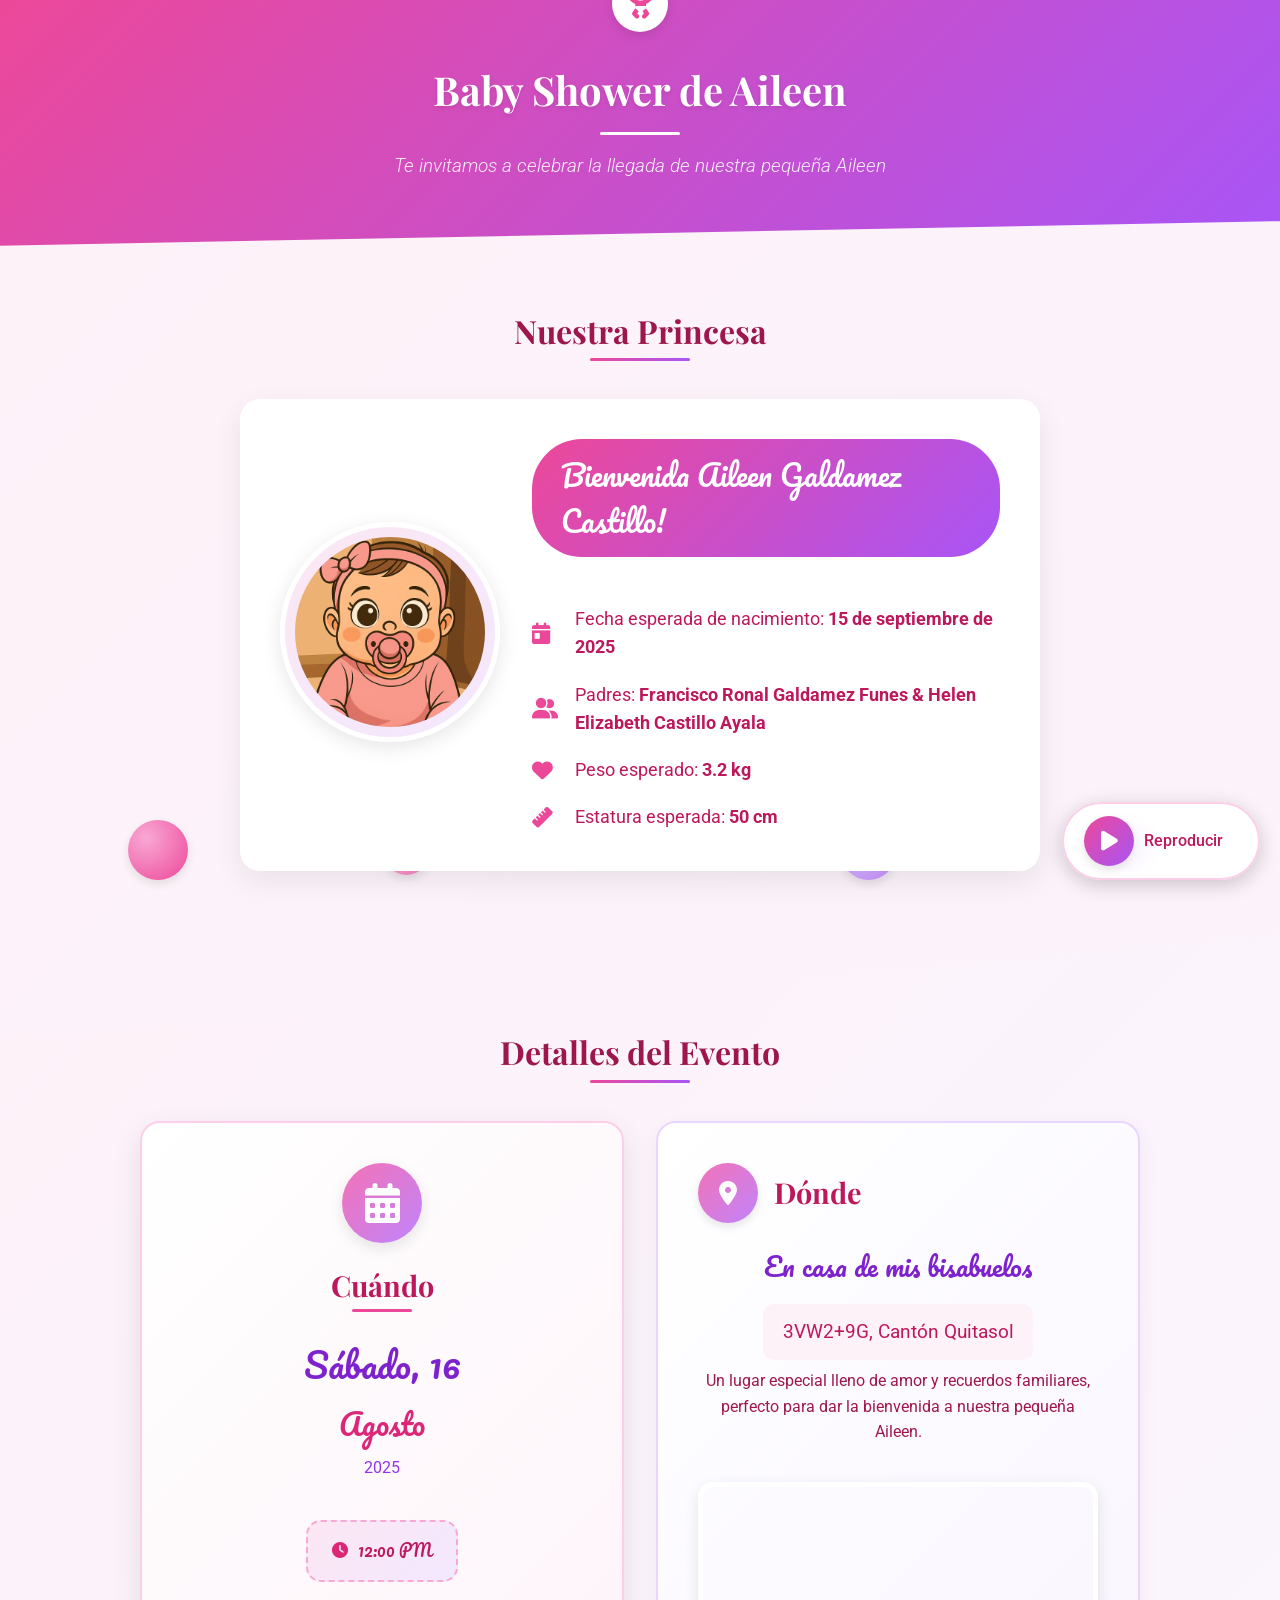
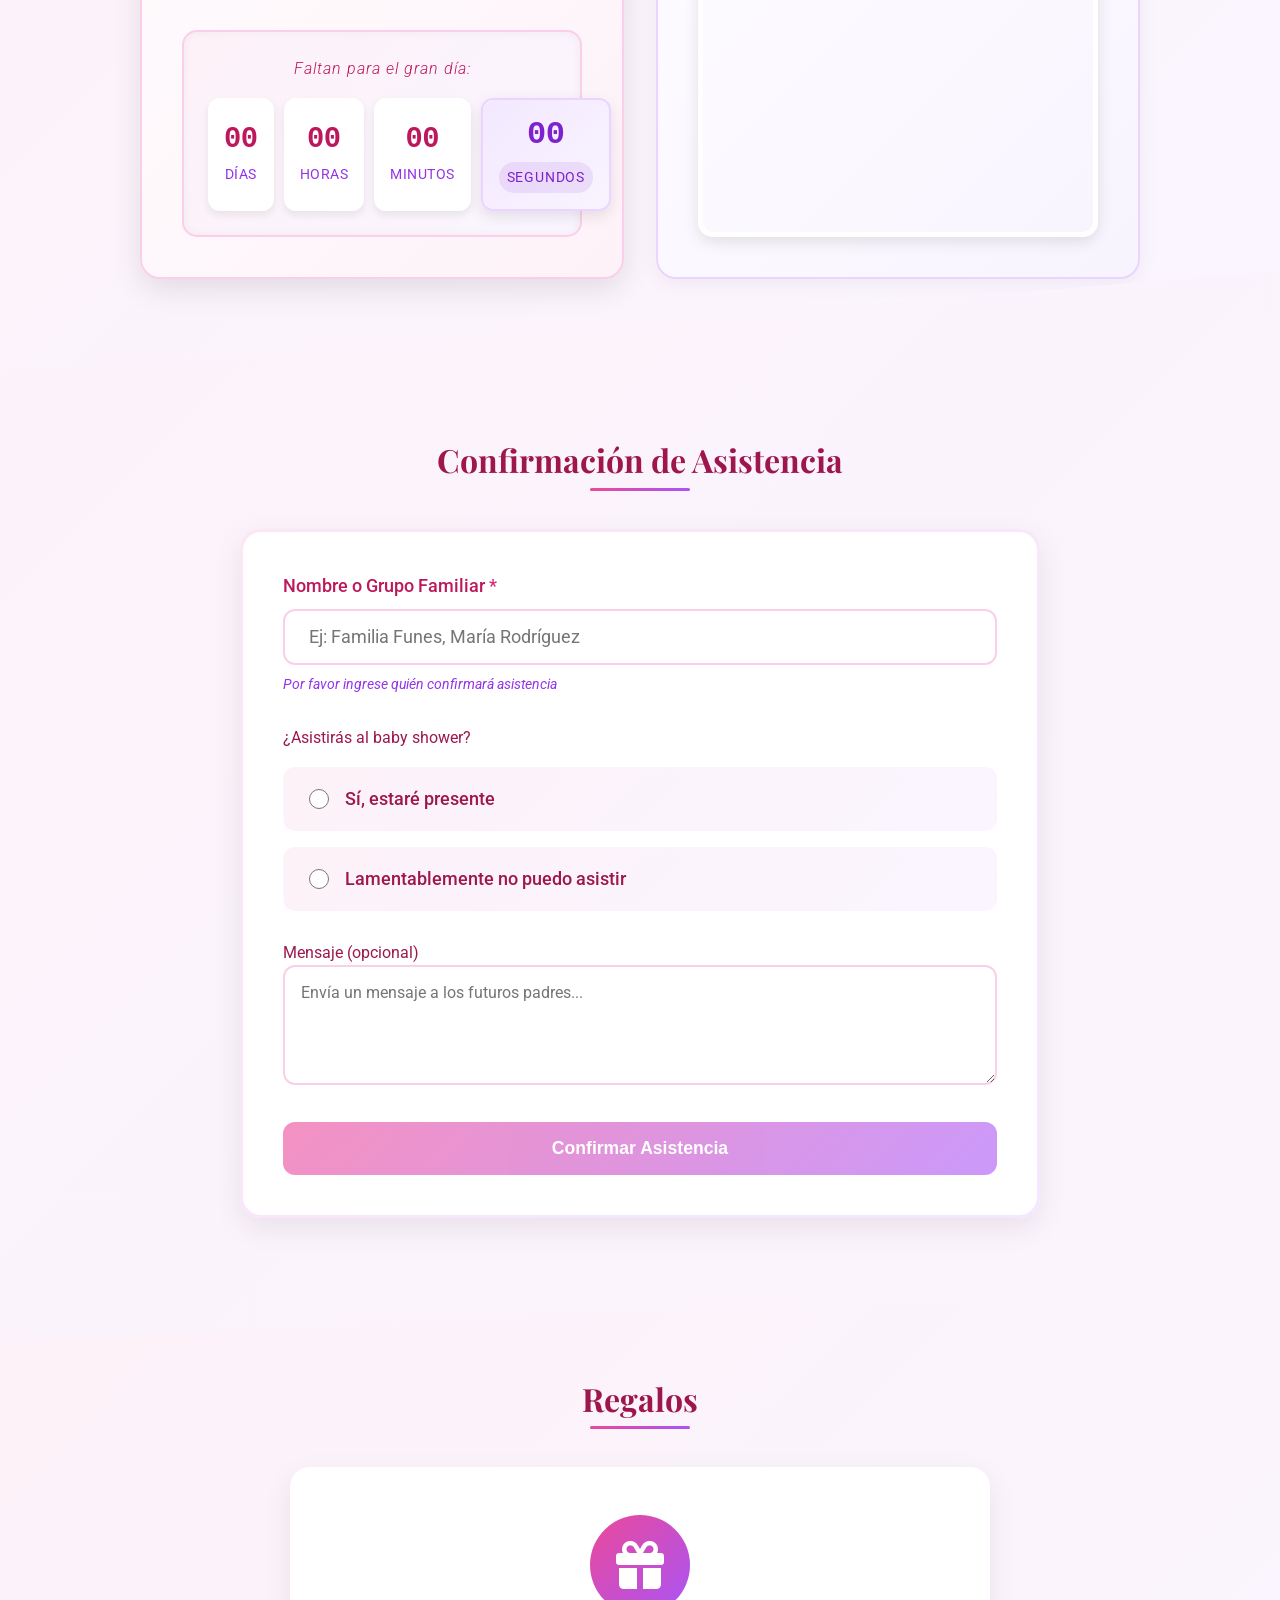
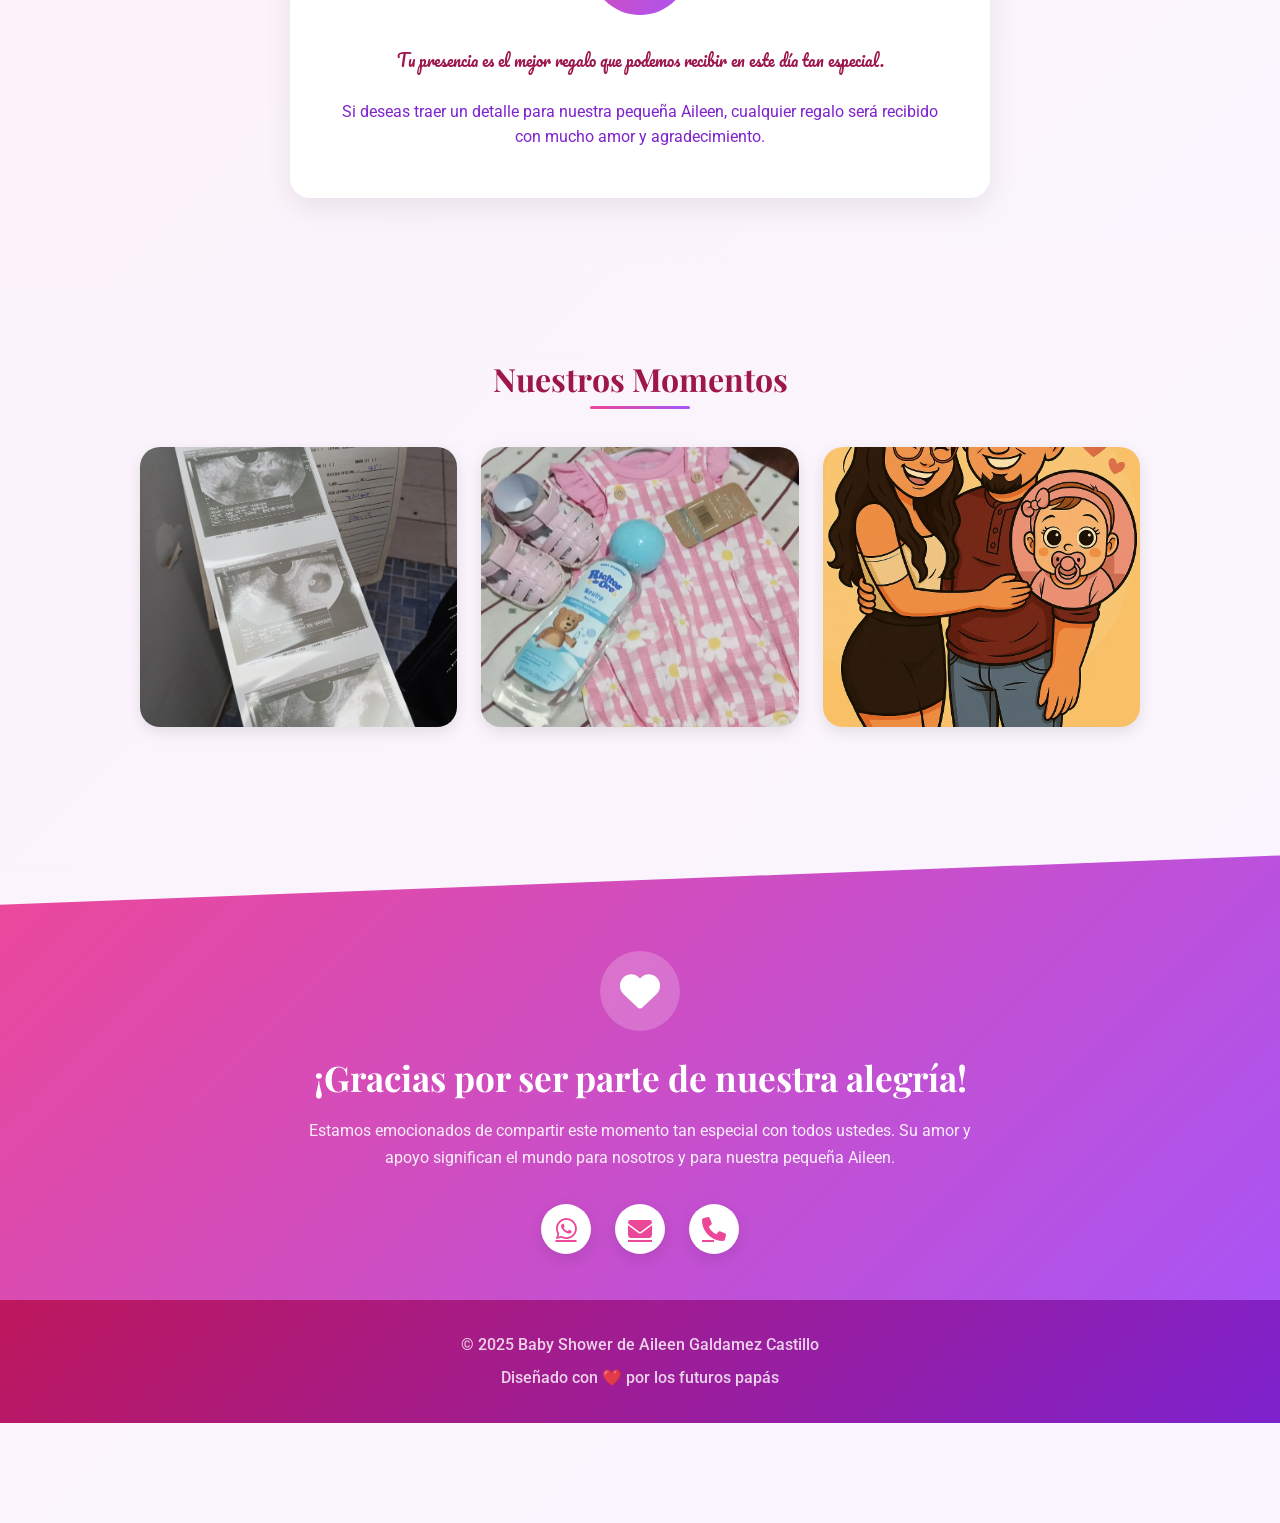
==== commit 2f2162c5: "Actulizando minatura" ====
--- a/aileendaniela/index.html
+++ b/aileendaniela/index.html
@@ -4,7 +4,16 @@
 <head>
     <meta charset="UTF-8">
     <meta name="viewport" content="width=device-width, initial-scale=1.0">
-    <title>Baby Shower de Aileen</title>
+     <title>Baby Shower de Aileen</title>
+     
+    <!-- Open Graph Tags para miniatura -->
+    <meta property="og:title" content="Baby Shower de Aileen">
+    <meta property="og:description"
+        content="¡Celebra la llegada de Aileen con nosotros! Fecha: Sábado, 16 de agosto de 2025. Ubicación: En casa de mis bisabuelos.">
+    <meta property="og:image" content="https://ballsfox14.github.io/invitaciones-web/aileendaniela/img/baby.png ">
+    <meta property="og:url" content="https://www.momentoswow.com/aileendaniela/ ">
+    <meta property="og:type" content="website">
+   
     <link rel="stylesheet" href="https://cdnjs.cloudflare.com/ajax/libs/font-awesome/6.4.0/css/all.min.css">
     <link
         href="https://fonts.googleapis.com/css2?family=Pacifico&family=Playfair+Display:wght@400;700&family=Roboto:wght@300;400;500;700&display=swap"
